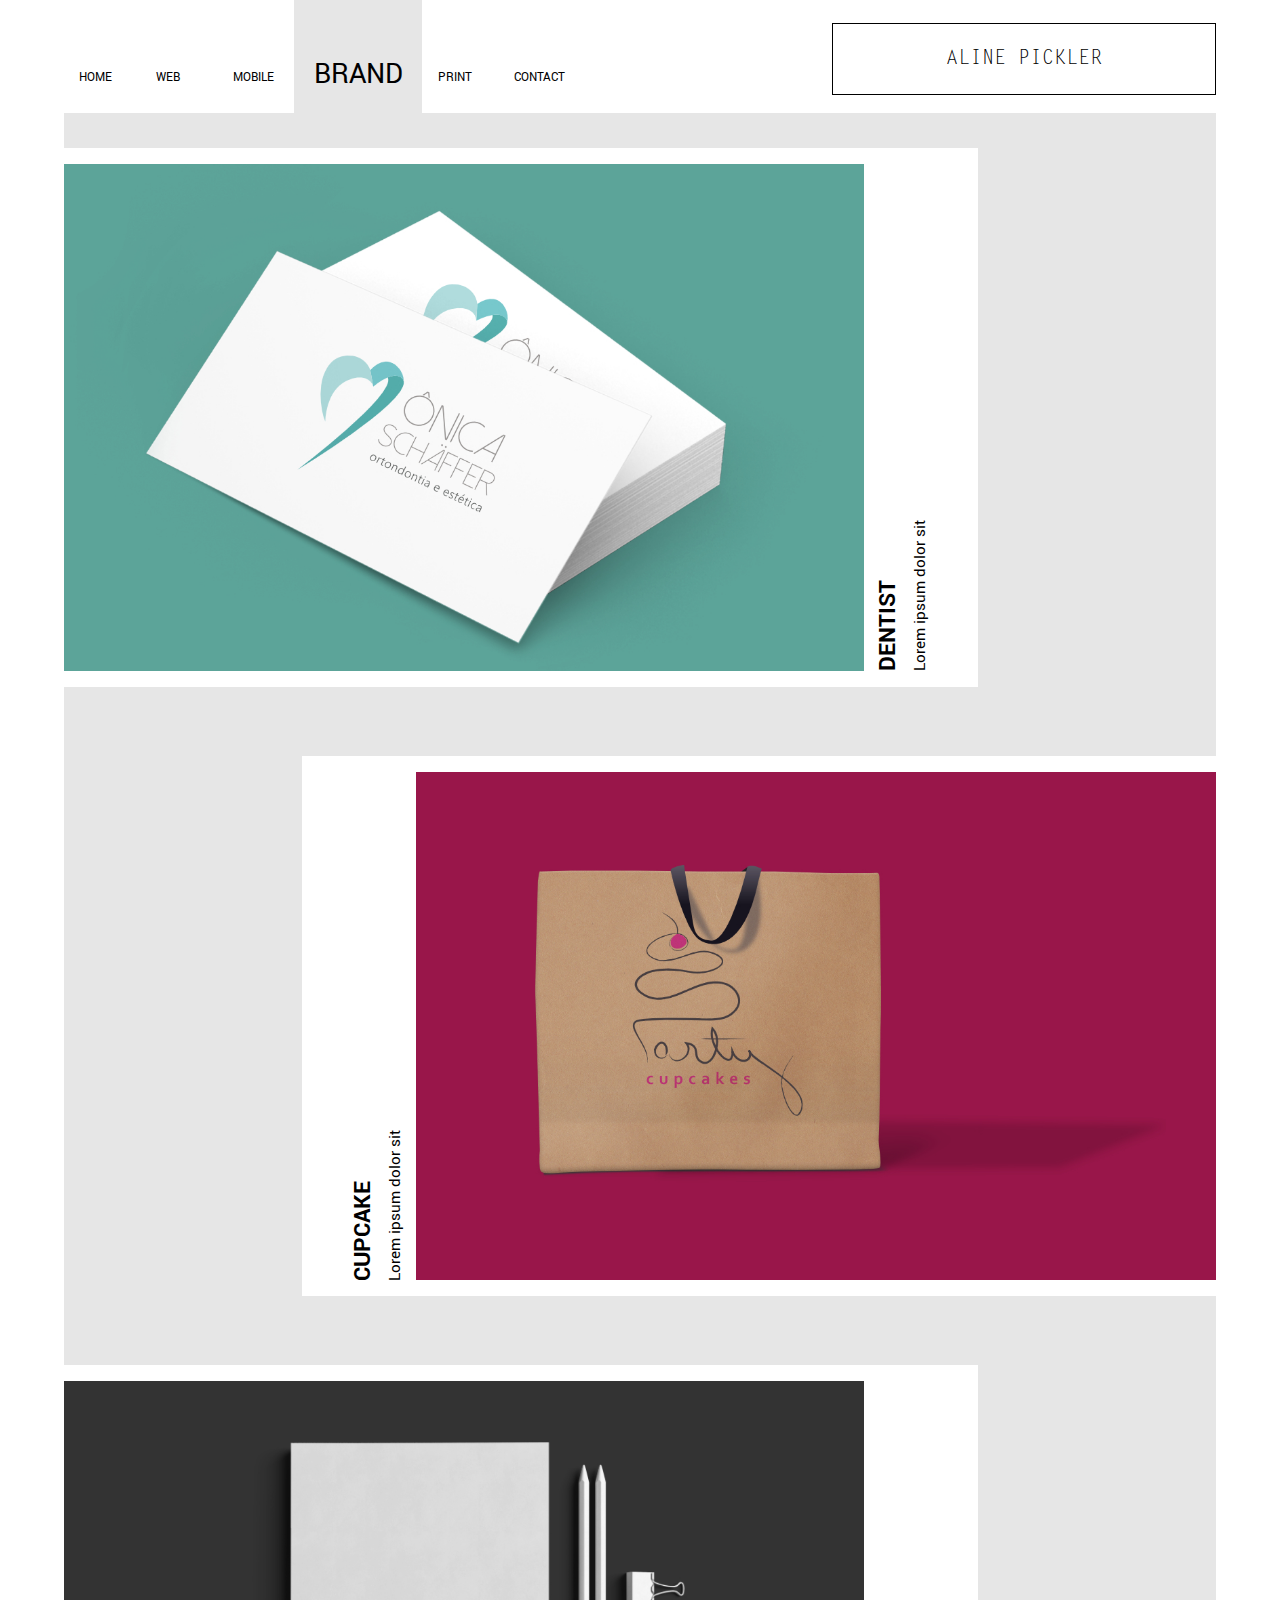
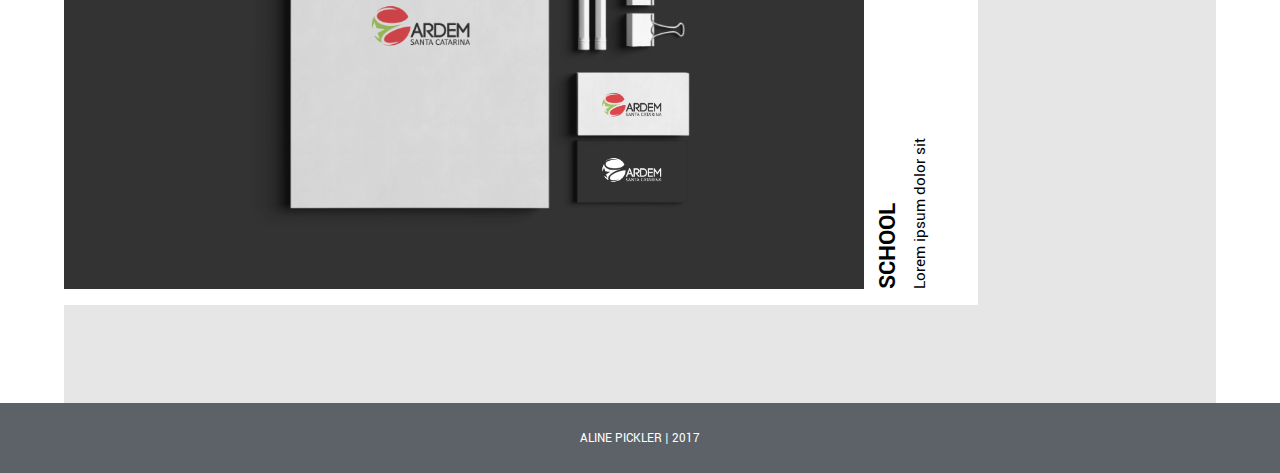
==== brand.html @ 68526740 "Fix text margins on Brand and Print pages" ====
<!DOCTYPE html>
<meta charset="utf-8">
<meta name="viewport" content="width=device-width, initial-scale=1.0">

<title>Brand | Aline Pickler</title>

<link rel="stylesheet" href="css/common.css">
<link rel="stylesheet" href="css/menu-mobile.css">
<link rel="stylesheet" href="css/brand.css">
<link rel="stylesheet" href="css/brand-and-print-responsive.css">

<div class="row menu-and-header">
  <nav class="menu col-8">
    <a class="menu-item col-1" href="index.html">home</a>
    <a class="menu-item col-1" href="web.html">web</a>
    <a class="menu-item col-1" href="mobile.html">mobile</a>
    <a class="page-name-box grey-bg col-2" href="brand.html">
      <h1 class="page-name">brand</h1>
    </a>
    <a class="menu-item col-1" href="print.html">print</a>
    <a class="menu-item col-1" href="contact.html">contact</a>
  </nav>
  <a href="index.html">
    <header class="my-name-bg col-4">
      <p class="my-name">Aline Pickler
    </header>
  </a>
</div>

<div class="row">
  <div class="menu-mobile-box">
    <button id="menu-mobile-btn"class="menu-mobile-button">
      <div class="container" onclick="myFunction(this)">
        <div class="bar1"></div>
        <div class="bar2"></div>
        <div class="bar3"></div>
      </div>
    </button>

    <a href="index.html">
      <header class="my-name-bg-mobile">
        <p class="my-name">Aline Pickler
      </header>
    </a>
  </div>

  <nav id="nav-mobile" class="menu-mobile">
    <div class="menu-mobile-item-box">
      <a class="menu-mobile-item" href="index.html">home</a>
      <a class="menu-mobile-item" href="web.html">web</a>
      <a class="menu-mobile-item" href="mobile.html">mobile</a>
      <a class="menu-mobile-item current-page" href="brand.html">brand</a>
      <a class="menu-mobile-item" href="print.html">print</a>
      <a class="menu-mobile-item" href="contact.html">contact</a>
    </div>
  </nav>
</div>

<main class="grey-bg">
  <div class="row">
    <figure class="project-left project-mobile col-10">
      <div class="project-img-box-left project-img-box-mobile col-10">
        <a href="#">
          <img class="project-img-left project-img-mobile" src="images/brand/dentist-logo.jpg" alt="A dentist logo on a business card">
        </a>
      </div>
      <figcaption class="project-text-box-left project-text-box-mobile col-2">
            <h2 class="project-title-left project-title-mobile">DENTIST</h2>
            <p  class="project-text-left project-text-mobile">Lorem ipsum dolor sit
      </figcaption>
    </figure>
  </div>

  <div class="row">
      <figure class="project-right project-mobile col-10">
        <figcaption class="project-text-box-right project-text-box-right-mobile col-2">
              <h2 class="project-title-right project-title-right-mobile">CUPCAKE</h2>
              <p  class="project-text-right  project-text-right-mobile">Lorem ipsum dolor sit
        </figcaption>
        <div class="project-img-box-right project-img-box-mobile col-10">
          <a href="#">
            <img class="project-img-right project-img-mobile" src="images/brand/bakery-logo.jpg" alt="A bakery logo on a paper bag">
          </a>
        </div>
      </figure>
  </div>

  <div class="row">
    <figure class="project-left project-mobile col-10">
      <div class="project-img-box-left project-img-box-mobile col-10">
        <a href="#">
          <img class="project-img-left project-img-mobile" src="images/brand/school-logo.jpg" alt="School logo applied on documents">
        </a>
      </div>
      <figcaption class="project-text-box-left project-text-box-mobile col-2">
            <h2 class="project-title-left project-title-mobile">SCHOOL</h2>
            <p  class="project-text-left project-text-mobile">Lorem ipsum dolor sit
      </figcaption>
    </figure>
  </div>
</main>

<div class="row">
  <footer class="col-12">
    <p> Aline Pickler | 2017
  </footer>
</div>

<script src="js/mobile-menu.js"></script>
---- css/common.css ----
@import url('https://fonts.googleapis.com/css?family=Yantramanav:400,700');

@font-face {
    font-family: LetterGothic;
    src: url(fonts/LetterGothicStdMedium.ttf);
}

* {
  box-sizing: border-box;
}

html { font-size: 1.3vw; }

body {
  font-family: 'Yantramanav', sans-serif;
  background: white;
  margin: 0;
  position: relative;
}

.menu-and-header {
  margin: 0 5%;
}

main {
  margin: 0 5%;
  padding-bottom: 5%;
}

.menu {
  margin: 6% 0 1% 0;
}

.menu-item {
  text-decoration: none;
  text-transform: uppercase;
  font-size: 0.8em;
  color: black;
  padding: 0 8% 2% 2%;
}

a.menu-item:hover {
  font-weight: bold;
}

.my-name-bg {
  padding: 2% 0;
  margin-top: 2%;
  position: relative;
  border: .07em solid black;
  float: right;
  z-index: 3;
}

.my-name {
  font-family: LetterGothic;
  font-size: 1.2em;
  color: black;
  text-align: center;
  text-transform: uppercase;
  margin:0;
}

footer {
  padding: 1%;
  position: relative;
  margin-bottom: 0;
  text-align: center;
  text-transform: uppercase;
  font-size: 0.8em;
  color: white;
  background-color: #5D6268;
}

@media only screen and (min-width: 320px) and (max-width: 768px) {
  footer {
    font-size: 2em;
  }
}

.row::after {
    content: "";
    clear: both;
    display: table;
}

[class*="col-"] {
    float: left;
}

/* For mobile phones: */
@media only screen and (min-width: 320px) and (max-width: 768px) {
  [class*="col-"] {
      width: 100%;
  }
}

@media only screen and (min-width: 768px) {
    /* For desktop: */
    .col-1 {width: 8.33%;}
    .col-2 {width: 16.66%;}
    .col-3 {width: 25%;}
    .col-4 {width: 33.33%;}
    .col-5 {width: 41.66%;}
    .col-6 {width: 50%;}
    .col-7 {width: 58.33%;}
    .col-8 {width: 66.66%;}
    .col-9 {width: 75%;}
    .col-10 {width: 83.33%;}
    .col-11 {width: 91.66%;}
    .col-12 {width: 100%;}
}
---- css/menu-mobile.css ----
.menu-mobile-box {
  display: none;
}

@media only screen and (min-width: 320px) and (max-width: 768px) {
  .menu-and-header {
    display: none;
  }
}

@media only screen and (min-width: 320px) and (max-width: 768px) {
  .menu-mobile-box {
    display: inline-block;
    width: 100%;
    height: 10%;
    background-color: white;
    padding: 2% 5%;
    position: fixed;
    z-index: 8;
  }

  .menu-mobile-button {
    display: inline-block;
    width: 20%;
    position: relative;
    cursor: pointer;
    border: none;
    background-color: white;
    margin: 4% 0;
  }

  .bar1, .bar2, .bar3 {
    width: 40px;
    height: 2px;
    background-color: #333;
    margin: 6px 0;
    transition: 0.4s;
  }

  .change .bar1 {
      -webkit-transform: rotate(-45deg) translate(-6px, 6px) ;
      transform: rotate(-45deg) translate(-6px, 6px) ;
  }

  .change .bar2 {opacity: 0;}

  .change .bar3 {
      -webkit-transform: rotate(45deg) translate(-6px, -6px) ;
      transform: rotate(45deg) translate(-6px, -6px) ;
  }

  .my-name-bg-mobile {
    display: inline-block;
    width: 45%;
    padding: 2%;
    border: .07em solid black;
    margin-top: 4%;
    position: relative;
    float: right;
  }

  .my-name {
    font-size: 2em;
  }
}

.menu-mobile {
  display: none;
  width: 100%;
  height: 100%;
  background-color: white;
  opacity: 0.92;
  position: absolute;
  margin: 0;
  z-index: 7;
}

.menu-mobile-item-box {
  margin-top: 20%;
  padding: 10em;
}

.menu-mobile-item {
  width: 95%;
  text-decoration: none;
  text-transform: uppercase;
  display: block;
  margin: 8% 5% 0 3%;
  font-size: 4.5em;
  color: black;
  padding: 0 8% 2% 5%;
  border-bottom: .01em solid black;
  transition: width 2s;
}

.current-page {
  font-weight: bold;
}

.menu-mobile-item:active {
  font-weight: bold;
}

.show  {
  display:block;
}
---- css/brand.css ----
.page-name-box {
  position: relative;
  z-index: 2;
  text-decoration: none;
  padding: 7.2% 0 2% 0;
  border-bottom: 1em solid #E6E6E6;
  margin: -9% 0 -1.5em 0;
}

.page-name {
  text-transform: uppercase;
  text-align: center;
  font-size: 1.8em;
  font-weight: 400;
  color: black;
  margin: 0;
}

.grey-bg {
  background-color: #E6E6E6;
}

.project-left {
  margin: 3% auto 3% -4%;
  background-color: white;
}

.project-img-left {
  width: 100%;
  position: relative;
  margin-left: 5.8%;
  float: left;
  border-top: 1em solid white;
  border-bottom: 1em solid white;
}

.project-text-box-left {
/* Safari */
-webkit-transform: rotate(-90deg);
/* Firefox */
-moz-transform: rotate(-90deg);
/* IE */
-ms-transform: rotate(-90deg);
/* Opera */
-o-transform: rotate(-90deg);
/* Internet Explorer */
filter: progid:DXImageTransform.Microsoft.BasicImage(rotation=3);
margin-top: 41%;
}

.project-title-left {
  margin-top: 15%;
}

.project-text-left {
  margin-top: -10%;
}

.project-right {
  position: relative;
  float: right;
  margin: 3% -4% 3% auto;
  background-color: white;
}

.project-text-box-right {
/* Safari */
-webkit-transform: rotate(-90deg);
/* Firefox */
-moz-transform: rotate(-90deg);
/* IE */
-ms-transform: rotate(-90deg);
/* Opera */
-o-transform: rotate(-90deg);
/* Internet Explorer */
filter: progid:DXImageTransform.Microsoft.BasicImage(rotation=3);
margin-top: 42%;
}

.project-title-right {
 margin-top: 4%;
}

.project-text-right {
  margin-top: -10%;
}

.project-img-right {
  width: 100%;
  position: relative;
  margin-right: 5.8%;
  float: right;
  border-top: 1em solid white;
  border-bottom: 1em solid white;
}
---- css/brand-and-print-responsive.css ----
@media only screen and (min-width: 320px) and (max-width: 768px) {
  body {
    background-color: #E6E6E6;
    margin: 0;
  }

  main {
    margin: 15% 5% 0 5%;
    padding-top: 5%;
  }

  .project-mobile {
    width: 100%;
    margin: 3% auto;
    background-color: white;
  }

  .project-img-mobile {
    width: 90%;
    position: relative;
    margin-left: 8%;
    margin-right: 0;
    float: left;
    border-top: 1em solid white;
    border-bottom: 1em solid white;
  }

  .project-text-box-mobile {
  /* Safari */
  -webkit-transform: rotate(-90deg);
  /* Firefox */
  -moz-transform: rotate(-90deg);
  /* IE */
  -ms-transform: rotate(-90deg);
  /* Opera */
  -o-transform: rotate(-90deg);
  /* Internet Explorer */
  filter: progid:DXImageTransform.Microsoft.BasicImage(rotation=3);
  width: 20%;
  position: absolute;
  z-index: 2;
  margin-top: 42%;
  }

  .project-title-mobile {
    margin-top: -45%;
    font-size: 2em;
  }

  .project-text-mobile {
    margin-top: -12%;
    font-size: 1.3em;
  }

  .project-text-box-right-mobile {
    /* Safari */
    -webkit-transform: rotate(-90deg);
    /* Firefox */
    -moz-transform: rotate(-90deg);
    /* IE */
    -ms-transform: rotate(-90deg);
    /* Opera */
    -o-transform: rotate(-90deg);
    /* Internet Explorer */
    filter: progid:DXImageTransform.Microsoft.BasicImage(rotation=3);
    width: 20%;
    position: absolute;
    z-index: 2;
    margin-top: 48%;
  }

  .project-title-right-mobile {
    margin-top: -45%;
    font-size: 2em;
  }

  .project-text-right-mobile {
    margin-top: -14%;
    font-size: 1.3em;
  }
}
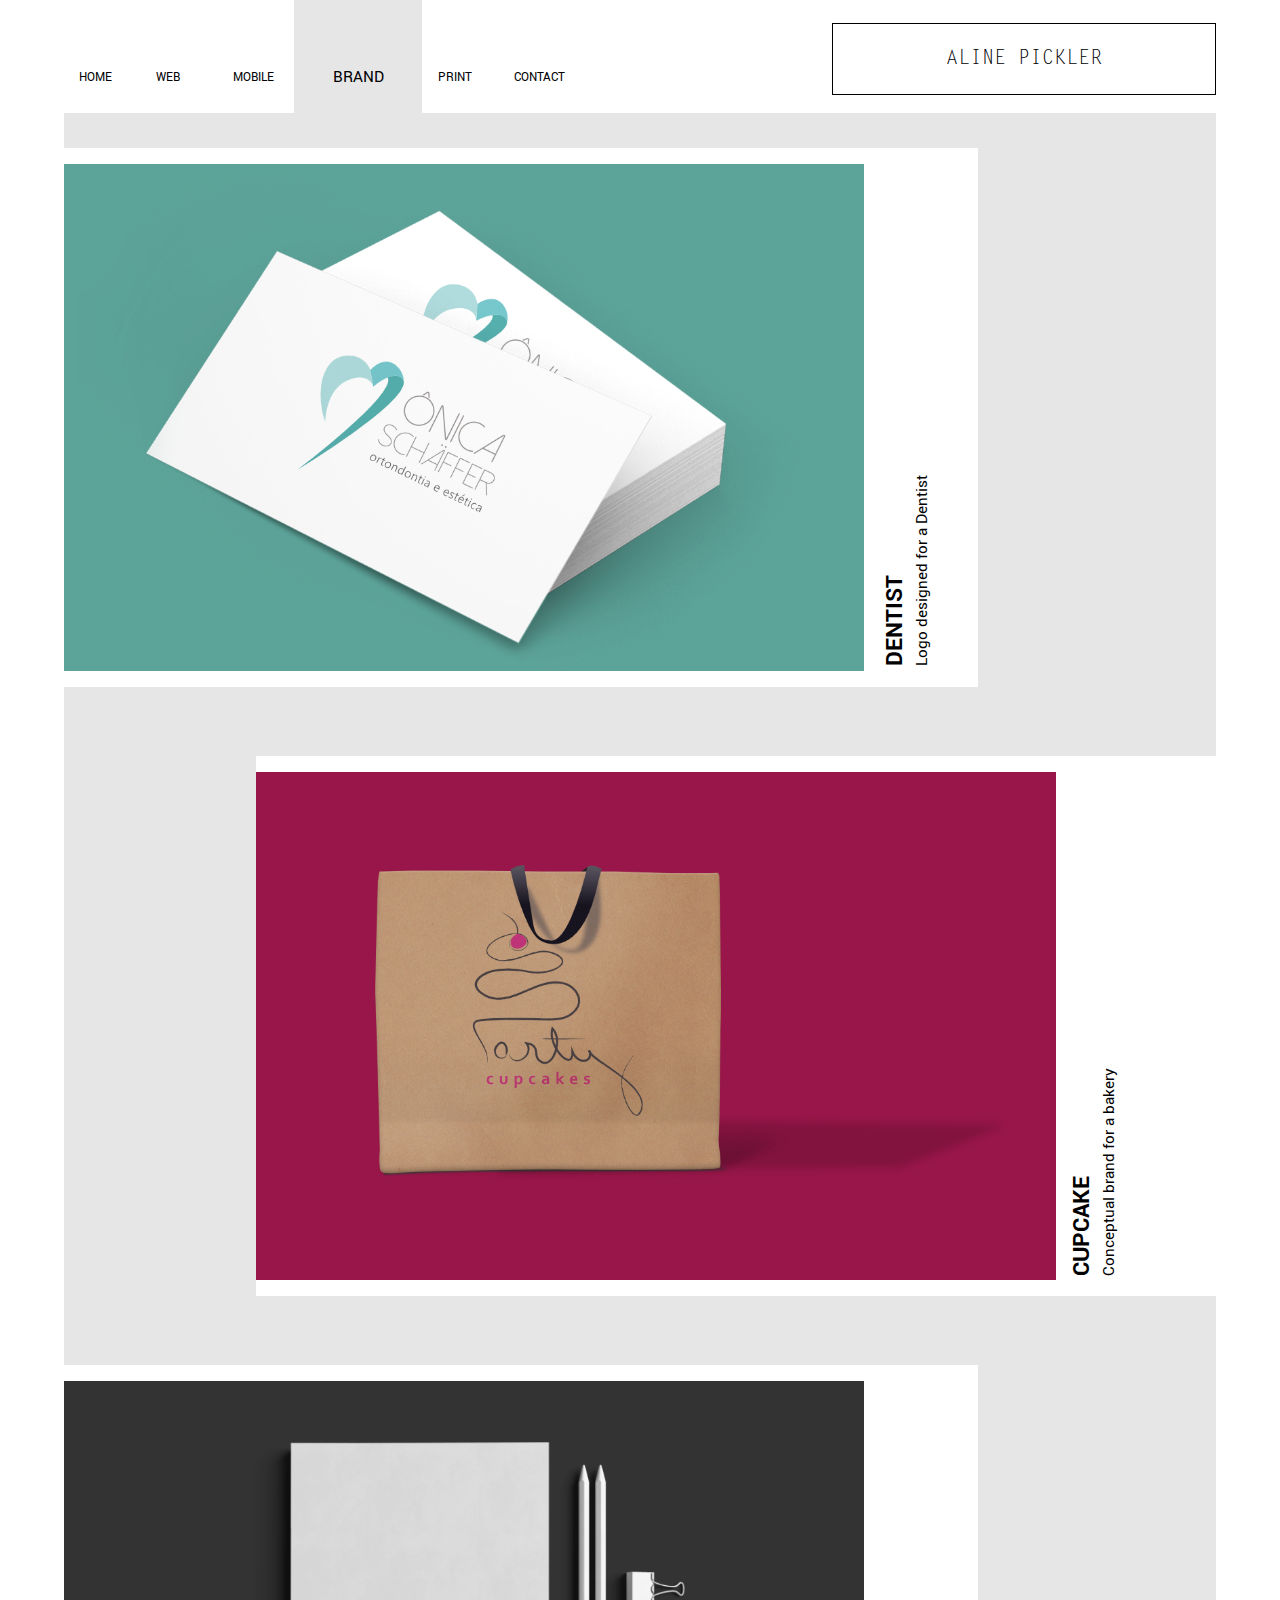
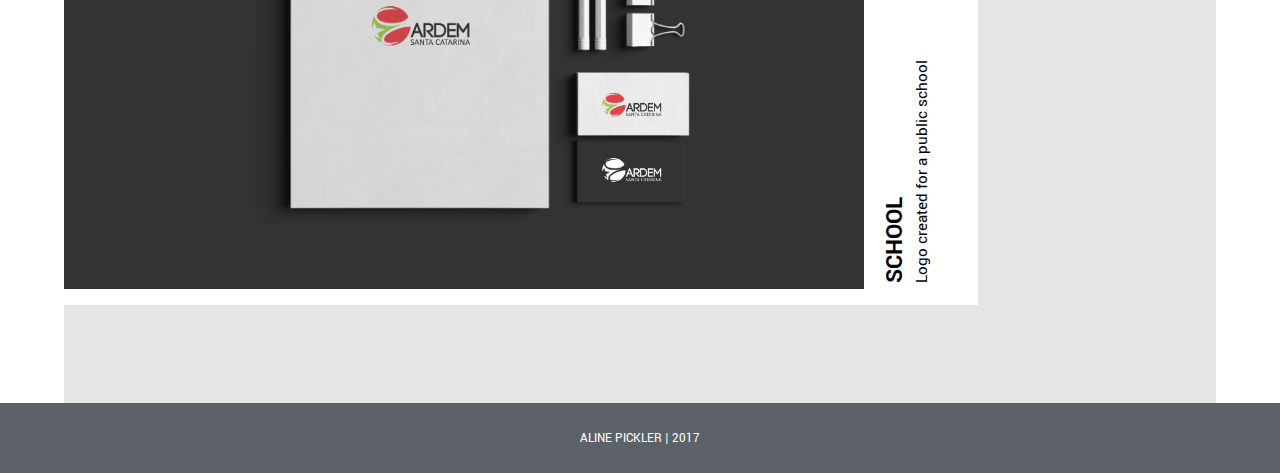
==== commit a0078cb9: "Add texts to Brand page" ====
--- a/brand.html
+++ b/brand.html
@@ -64,18 +64,18 @@
           <img class="project-img-left project-img-mobile" src="images/brand/dentist-logo.jpg" alt="A dentist logo on a business card">
         </a>
       </div>
-      <figcaption class="project-text-box-left project-text-box-mobile col-2">
+      <figcaption class="project-text-box-left project-text-box-mobile col-8">
             <h2 class="project-title-left project-title-mobile">DENTIST</h2>
-            <p  class="project-text-left project-text-mobile">Lorem ipsum dolor sit
+            <p  class="project-text-left project-text-mobile">Logo designed for a Dentist
       </figcaption>
     </figure>
   </div>
 
   <div class="row">
       <figure class="project-right project-mobile col-10">
-        <figcaption class="project-text-box-right project-text-box-right-mobile col-2">
+        <figcaption class="project-text-box-right project-text-box-right-mobile col-8">
               <h2 class="project-title-right project-title-right-mobile">CUPCAKE</h2>
-              <p  class="project-text-right  project-text-right-mobile">Lorem ipsum dolor sit
+              <p  class="project-text-right  project-text-right-mobile">Conceptual brand for a bakery
         </figcaption>
         <div class="project-img-box-right project-img-box-mobile col-10">
           <a href="#">
@@ -92,9 +92,9 @@
           <img class="project-img-left project-img-mobile" src="images/brand/school-logo.jpg" alt="School logo applied on documents">
         </a>
       </div>
-      <figcaption class="project-text-box-left project-text-box-mobile col-2">
+      <figcaption class="project-text-box-left project-text-box-mobile col-8">
             <h2 class="project-title-left project-title-mobile">SCHOOL</h2>
-            <p  class="project-text-left project-text-mobile">Lorem ipsum dolor sit
+            <p  class="project-text-left project-text-mobile">Logo created for a public school
       </figcaption>
     </figure>
   </div>
--- a/css/common.css
+++ b/css/common.css
@@ -22,11 +22,6 @@
   margin: 0 5%;
 }
 
-main {
-  margin: 0 5%;
-  padding-bottom: 5%;
-}
-
 .menu {
   margin: 6% 0 1% 0;
 }
@@ -41,6 +36,28 @@
 
 a.menu-item:hover {
   font-weight: bold;
+}
+
+.page-name-box {
+  position: relative;
+  z-index: 1;
+  text-decoration: none;
+  padding: 8.6% 0 2% 0;
+  border-bottom: 1em solid #E6E6E6;
+  margin: -9% 0 -1.5em 0;
+}
+
+.page-name {
+  text-transform: uppercase;
+  text-align: center;
+  font-size: 1em;
+  font-weight: 400;
+  color: black;
+  margin: 0;
+}
+
+.grey-bg {
+  background-color: #E6E6E6;
 }
 
 .my-name-bg {
@@ -59,6 +76,11 @@
   text-align: center;
   text-transform: uppercase;
   margin:0;
+}
+
+main {
+  margin: 0 5%;
+  padding-bottom: 5%;
 }
 
 footer {
--- a/css/brand.css
+++ b/css/brand.css
@@ -1,25 +1,3 @@
-.page-name-box {
-  position: relative;
-  z-index: 2;
-  text-decoration: none;
-  padding: 7.2% 0 2% 0;
-  border-bottom: 1em solid #E6E6E6;
-  margin: -9% 0 -1.5em 0;
-}
-
-.page-name {
-  text-transform: uppercase;
-  text-align: center;
-  font-size: 1.8em;
-  font-weight: 400;
-  color: black;
-  margin: 0;
-}
-
-.grey-bg {
-  background-color: #E6E6E6;
-}
-
 .project-left {
   margin: 3% auto 3% -4%;
   background-color: white;
@@ -45,15 +23,17 @@
 -o-transform: rotate(-90deg);
 /* Internet Explorer */
 filter: progid:DXImageTransform.Microsoft.BasicImage(rotation=3);
-margin-top: 41%;
+margin: 5% auto 0 36%;
+position: absolute;
+z-index: 3;
 }
 
 .project-title-left {
-  margin-top: 15%;
+  margin: 0;
 }
 
 .project-text-left {
-  margin-top: -10%;
+  margin: 0;
 }
 
 .project-right {
@@ -74,15 +54,17 @@
 -o-transform: rotate(-90deg);
 /* Internet Explorer */
 filter: progid:DXImageTransform.Microsoft.BasicImage(rotation=3);
-margin-top: 42%;
+margin: 18% 0 0 49%;
+position: absolute;
+z-index: 3;
 }
 
 .project-title-right {
- margin-top: 4%;
+ margin: 0;
 }
 
 .project-text-right {
-  margin-top: -10%;
+  margin: 0;
 }
 
 .project-img-right {
--- a/css/brand-and-print-responsive.css
+++ b/css/brand-and-print-responsive.css
@@ -36,19 +36,17 @@
   -o-transform: rotate(-90deg);
   /* Internet Explorer */
   filter: progid:DXImageTransform.Microsoft.BasicImage(rotation=3);
-  width: 20%;
-  position: absolute;
-  z-index: 2;
-  margin-top: 42%;
+  width: 40%;
+  margin: 29.5% auto 0 -16%;
   }
 
   .project-title-mobile {
-    margin-top: -45%;
+    margin: 0;
     font-size: 2em;
   }
 
   .project-text-mobile {
-    margin-top: -12%;
+    margin: 0;
     font-size: 1.3em;
   }
 
@@ -63,19 +61,17 @@
     -o-transform: rotate(-90deg);
     /* Internet Explorer */
     filter: progid:DXImageTransform.Microsoft.BasicImage(rotation=3);
-    width: 20%;
-    position: absolute;
-    z-index: 2;
-    margin-top: 48%;
+    width: 40%;
+    margin: 35% auto 0 -15.5%;
   }
 
   .project-title-right-mobile {
-    margin-top: -45%;
+    margin: 0;
     font-size: 2em;
   }
 
   .project-text-right-mobile {
-    margin-top: -14%;
+    margin: 0;
     font-size: 1.3em;
   }
 }
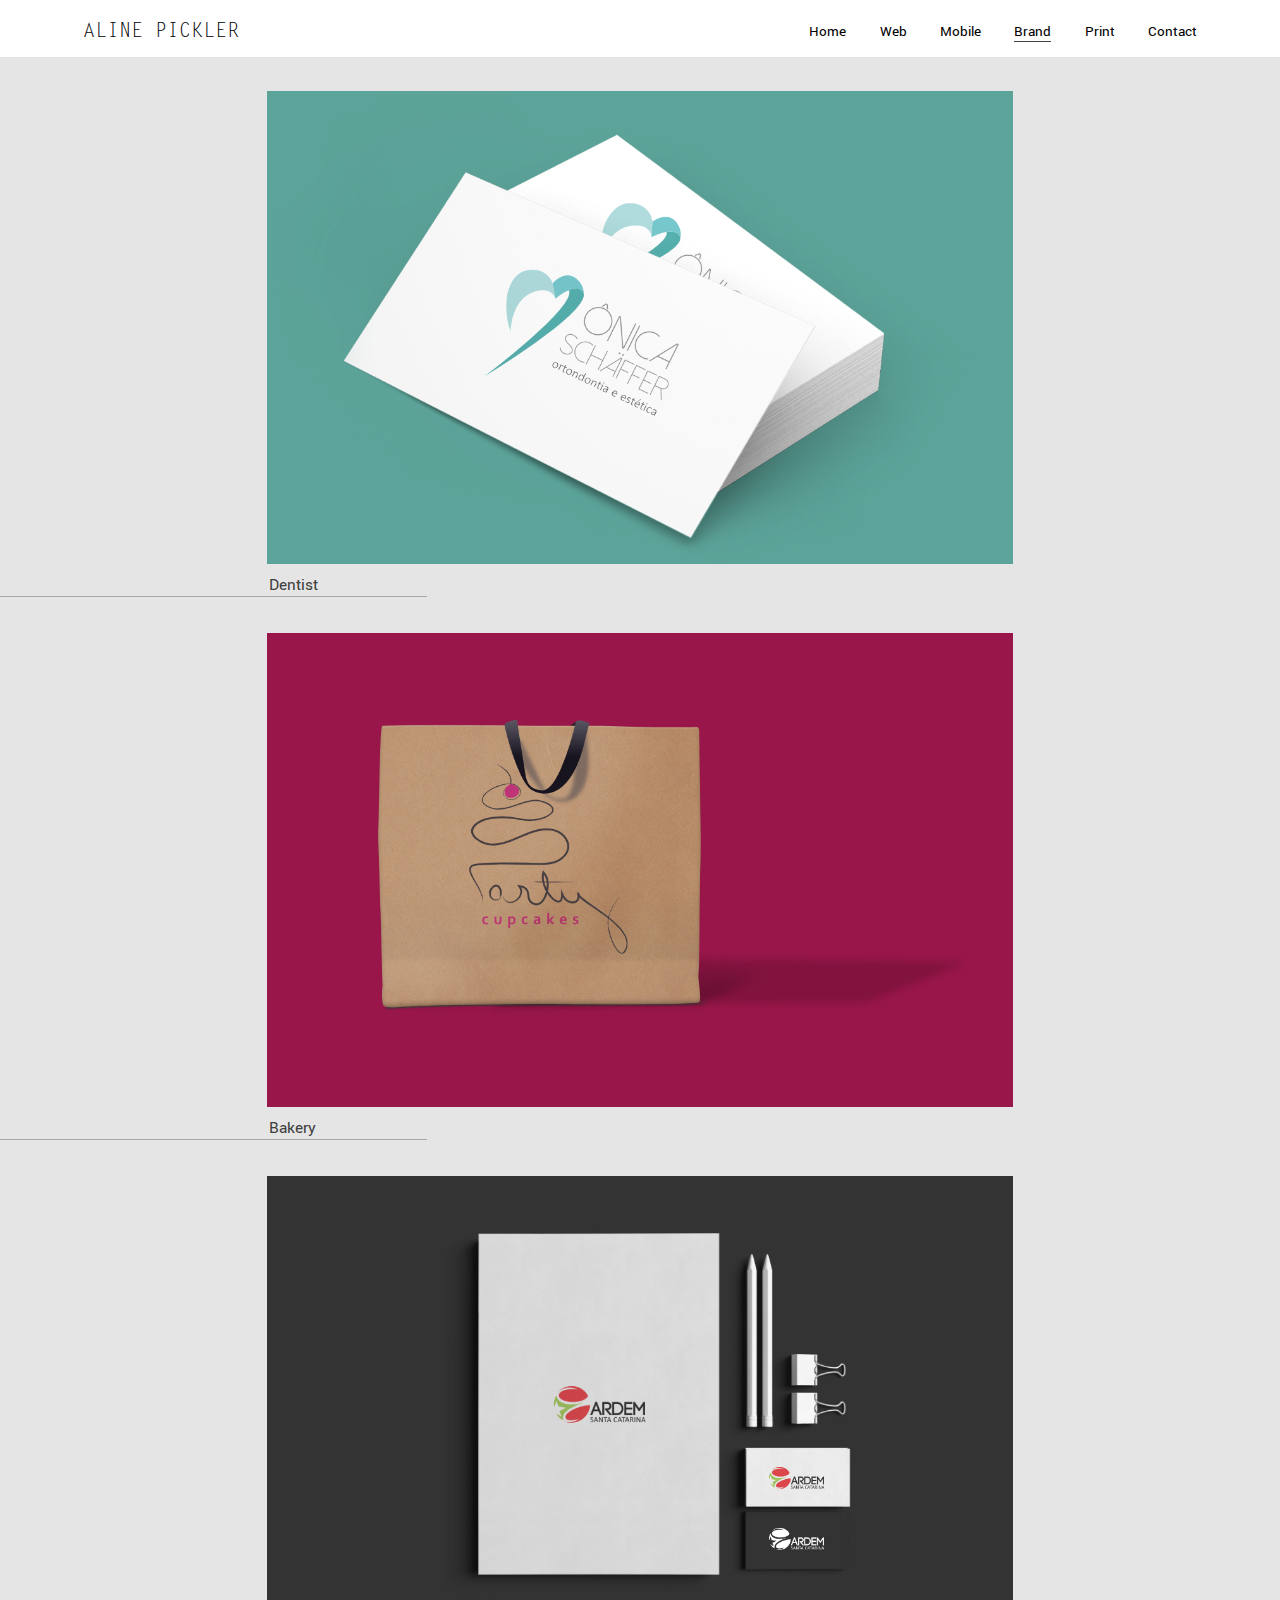
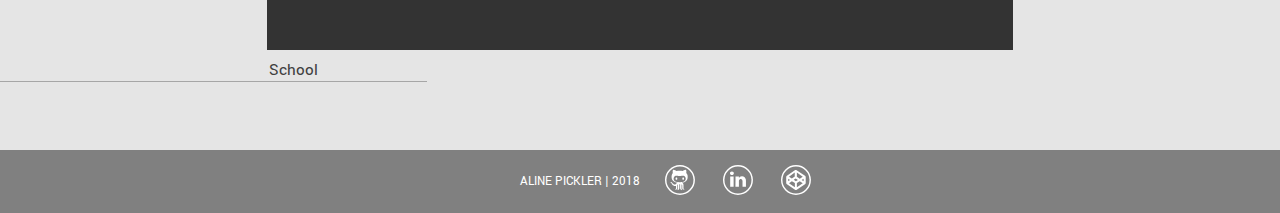
==== commit 9b929d79: "update all internal pages" ====
--- a/brand.html
+++ b/brand.html
@@ -6,31 +6,29 @@
 
 <link rel="stylesheet" href="css/common.css">
 <link rel="stylesheet" href="css/menu-mobile.css">
-<link rel="stylesheet" href="css/brand.css">
+<link rel="stylesheet" href="css/common-internal-pages.css">
 <link rel="stylesheet" href="css/brand-and-print-responsive.css">
 
 <div class="row menu-and-header">
-  <nav class="menu col-8">
-    <a class="menu-item col-1" href="index.html">home</a>
-    <a class="menu-item col-1" href="web.html">web</a>
-    <a class="menu-item col-1" href="mobile.html">mobile</a>
-    <a class="page-name-box grey-bg col-2" href="brand.html">
-      <h1 class="page-name">brand</h1>
-    </a>
-    <a class="menu-item col-1" href="print.html">print</a>
-    <a class="menu-item col-1" href="contact.html">contact</a>
-  </nav>
   <a href="index.html">
     <header class="my-name-bg col-4">
       <p class="my-name">Aline Pickler
     </header>
   </a>
+  <nav class="menu" class="col-8">
+    <a class="menu-item" href="index.html">Home</a>
+    <a class="menu-item" href="web.html">Web</a>
+    <a class="menu-item" href="mobile.html">Mobile</a>
+    <a class="menu-item current-page-desktop" href="brand.html">Brand</a>
+    <a class="menu-item" href="print.html">Print</a>
+    <a class="menu-item" href="contact.html">Contact</a>
+  </nav>
 </div>
 
 <div class="row">
   <div class="menu-mobile-box">
-    <button id="menu-mobile-btn"class="menu-mobile-button">
-      <div class="container" onclick="myFunction(this)">
+    <button id="menu-mobile-btn" class="menu-mobile-button">
+      <div class="hamburger-menu">
         <div class="bar1"></div>
         <div class="bar2"></div>
         <div class="bar3"></div>
@@ -58,51 +56,50 @@
 
 <main class="grey-bg">
   <div class="row">
-    <figure class="project-left project-mobile col-10">
-      <div class="project-img-box-left project-img-box-mobile col-10">
-        <a href="#">
-          <img class="project-img-left project-img-mobile" src="images/brand/dentist-logo.jpg" alt="A dentist logo on a business card">
-        </a>
-      </div>
-      <figcaption class="project-text-box-left project-text-box-mobile col-8">
-            <h2 class="project-title-left project-title-mobile">DENTIST</h2>
-            <p  class="project-text-left project-text-mobile">Logo designed for a Dentist
-      </figcaption>
-    </figure>
-  </div>
-
-  <div class="row">
-      <figure class="project-right project-mobile col-10">
-        <figcaption class="project-text-box-right project-text-box-right-mobile col-8">
-              <h2 class="project-title-right project-title-right-mobile">CUPCAKE</h2>
-              <p  class="project-text-right  project-text-right-mobile">Conceptual brand for a bakery
-        </figcaption>
-        <div class="project-img-box-right project-img-box-mobile col-10">
-          <a href="#">
-            <img class="project-img-right project-img-mobile" src="images/brand/bakery-logo.jpg" alt="A bakery logo on a paper bag">
-          </a>
-        </div>
+      <figure class="img-box col-7">
+          <img src="images/brand/dentist.jpg" alt="Dentist logo">
       </figure>
   </div>
 
   <div class="row">
-    <figure class="project-left project-mobile col-10">
-      <div class="project-img-box-left project-img-box-mobile col-10">
-        <a href="#">
-          <img class="project-img-left project-img-mobile" src="images/brand/school-logo.jpg" alt="School logo applied on documents">
-        </a>
-      </div>
-      <figcaption class="project-text-box-left project-text-box-mobile col-8">
-            <h2 class="project-title-left project-title-mobile">SCHOOL</h2>
-            <p  class="project-text-left project-text-mobile">Logo created for a public school
-      </figcaption>
-    </figure>
+      <h2 class="img-title col-4">Dentist</h2>
+  </div>
+
+  <div class="row">
+      <figure class="img-box col-7">
+          <img src="images/brand/bakery.jpg" alt="Bakery logo">
+      </figure>
+  </div>
+
+  <div class="row">
+      <h2 class="img-title col-4">Bakery</h2>
+  </div>
+
+  <div class="row">
+      <figure class="img-box col-7">
+          <img src="images/brand/school.jpg" alt="School logo">
+      </figure>
+  </div>
+
+  <div class="row">
+      <h2 class="img-title col-4">School</h2>
   </div>
 </main>
 
 <div class="row">
   <footer class="col-12">
-    <p> Aline Pickler | 2017
+      <p class="col-6"> Aline Pickler | 2018
+      <figure class="footer-icon-box col-6">
+        <a href="https://github.com/alinepickler">
+          <img class="footer-icon footer-icon-mobile" src="icons/github-icon.svg" alt="GitHub icon">
+        </a>
+        <a href="https://www.linkedin.com/in/alinepickler">
+          <img class="footer-icon footer-icon-mobile" src="icons/linkedin-icon.svg" alt="Linkedin icon">
+        </a>
+        <a href="https://codepen.io/alinepickler/">
+          <img class="footer-icon footer-icon-mobile" src="icons/codepen-icon.svg" alt="Codepen icon">
+        </a>
+     </figure>
   </footer>
 </div>
 
--- a/css/common.css
+++ b/css/common.css
@@ -9,63 +9,45 @@
   box-sizing: border-box;
 }
 
-html { font-size: 1.3vw; }
+html {
+  font-size: 1.3vw;
+}
 
 body {
   font-family: 'Yantramanav', sans-serif;
+  color: #404040;
   background: white;
   margin: 0;
   position: relative;
 }
 
 .menu-and-header {
-  margin: 0 5%;
+  margin: 1.2rem 5rem 0.8rem 5rem;
 }
 
-.menu {
-  margin: 6% 0 1% 0;
+nav.menu {
+  display: flex;
+  justify-content: flex-end;
 }
 
 .menu-item {
   text-decoration: none;
-  text-transform: uppercase;
-  font-size: 0.8em;
+  text-align: right;
+  font-size: 0.9rem;
   color: black;
-  padding: 0 8% 2% 2%;
+  margin: 0.1rem 0 0 2rem;
 }
 
 a.menu-item:hover {
-  font-weight: bold;
-}
-
-.page-name-box {
-  position: relative;
-  z-index: 1;
-  text-decoration: none;
-  padding: 8.6% 0 2% 0;
-  border-bottom: 1em solid #E6E6E6;
-  margin: -9% 0 -1.5em 0;
-}
-
-.page-name {
-  text-transform: uppercase;
-  text-align: center;
-  font-size: 1em;
-  font-weight: 400;
-  color: black;
-  margin: 0;
+  border-bottom: 0.06rem solid  #404040;
 }
 
 .grey-bg {
-  background-color: #E6E6E6;
+  background-color: #E5E5E5;
 }
 
 .my-name-bg {
-  padding: 2% 0;
-  margin-top: 2%;
   position: relative;
-  border: .07em solid black;
-  float: right;
   z-index: 3;
 }
 
@@ -73,28 +55,44 @@
   font-family: LetterGothic;
   font-size: 1.2em;
   color: black;
-  text-align: center;
   text-transform: uppercase;
   margin:0;
 }
 
 main {
-  margin: 0 5%;
+  margin: 0;
   padding-bottom: 5%;
 }
 
 footer {
   padding: 1%;
   position: relative;
+  display: inline-block;
   margin-bottom: 0;
-  text-align: center;
+  padding: 0.6rem 5rem;
+  text-align: right;
   text-transform: uppercase;
   font-size: 0.8em;
   color: white;
-  background-color: #5D6268;
+  background-color: grey;
 }
 
-@media only screen and (min-width: 320px) and (max-width: 768px) {
+.footer-icon-box {
+ margin: 0;
+ text-align: left;
+ text-decoration: none;
+}
+
+.footer-icon-box a {
+ text-decoration: none;
+}
+
+.footer-icon {
+  width: 1.8rem;
+  margin: 0.3rem 0 0.2rem 1.5rem;
+}
+
+@media only screen and (min-width: 320px) and (max-width: 780px) {
   footer {
     font-size: 2em;
   }
@@ -111,13 +109,13 @@
 }
 
 /* For mobile phones: */
-@media only screen and (min-width: 320px) and (max-width: 768px) {
+@media only screen and (min-width: 320px) and (max-width: 780px) {
   [class*="col-"] {
       width: 100%;
   }
 }
 
-@media only screen and (min-width: 768px) {
+@media only screen and (min-width: 780px) {
     /* For desktop: */
     .col-1 {width: 8.33%;}
     .col-2 {width: 16.66%;}
--- a/css/menu-mobile.css
+++ b/css/menu-mobile.css
@@ -2,19 +2,18 @@
   display: none;
 }
 
-@media only screen and (min-width: 320px) and (max-width: 768px) {
+@media only screen and (min-width: 320px) and (max-width: 780px) {
   .menu-and-header {
     display: none;
   }
 }
 
-@media only screen and (min-width: 320px) and (max-width: 768px) {
+@media only screen and (min-width: 320px) and (max-width: 780px) {
   .menu-mobile-box {
     display: inline-block;
     width: 100%;
-    height: 10%;
     background-color: white;
-    padding: 2% 5%;
+    padding: 3%;
     position: fixed;
     z-index: 8;
   }
@@ -26,7 +25,7 @@
     cursor: pointer;
     border: none;
     background-color: white;
-    margin: 4% 0;
+    margin: 2% 0
   }
 
   .bar1, .bar2, .bar3 {
@@ -52,9 +51,9 @@
   .my-name-bg-mobile {
     display: inline-block;
     width: 45%;
+    margin-top: 2.5%;
     padding: 2%;
     border: .07em solid black;
-    margin-top: 4%;
     position: relative;
     float: right;
   }
--- a/css/common-internal-pages.css
+++ b/css/common-internal-pages.css
@@ -0,0 +1,22 @@
+.current-page-desktop {
+  border-bottom: 0.06rem solid  #404040;
+}
+
+.img-title {
+  margin: 0.2rem auto 0.2rem 0;
+  padding-left: 21%;
+  border-bottom: 0.06rem solid #A6A6A6;
+  font-size: 1rem;
+  font-weight: normal;
+}
+
+.img-box {
+  float: none;
+  display: block;
+  margin: 0 auto;
+  padding: 2rem 0 0 0;
+}
+
+img {
+  width: 100%;
+}
--- a/css/brand-and-print-responsive.css
+++ b/css/brand-and-print-responsive.css
@@ -1,11 +1,11 @@
-@media only screen and (min-width: 320px) and (max-width: 768px) {
+@media only screen and (min-width: 320px) and (max-width: 780px) {
   body {
     background-color: #E6E6E6;
     margin: 0;
   }
 
   main {
-    margin: 15% 5% 0 5%;
+    margin: 15% 3% 0 3%;
     padding-top: 5%;
   }
 
@@ -37,7 +37,7 @@
   /* Internet Explorer */
   filter: progid:DXImageTransform.Microsoft.BasicImage(rotation=3);
   width: 40%;
-  margin: 29.5% auto 0 -16%;
+  margin: 31% auto 0 -16%;
   }
 
   .project-title-mobile {
@@ -62,7 +62,7 @@
     /* Internet Explorer */
     filter: progid:DXImageTransform.Microsoft.BasicImage(rotation=3);
     width: 40%;
-    margin: 35% auto 0 -15.5%;
+    margin: 34% auto 0 -15.5%;
   }
 
   .project-title-right-mobile {
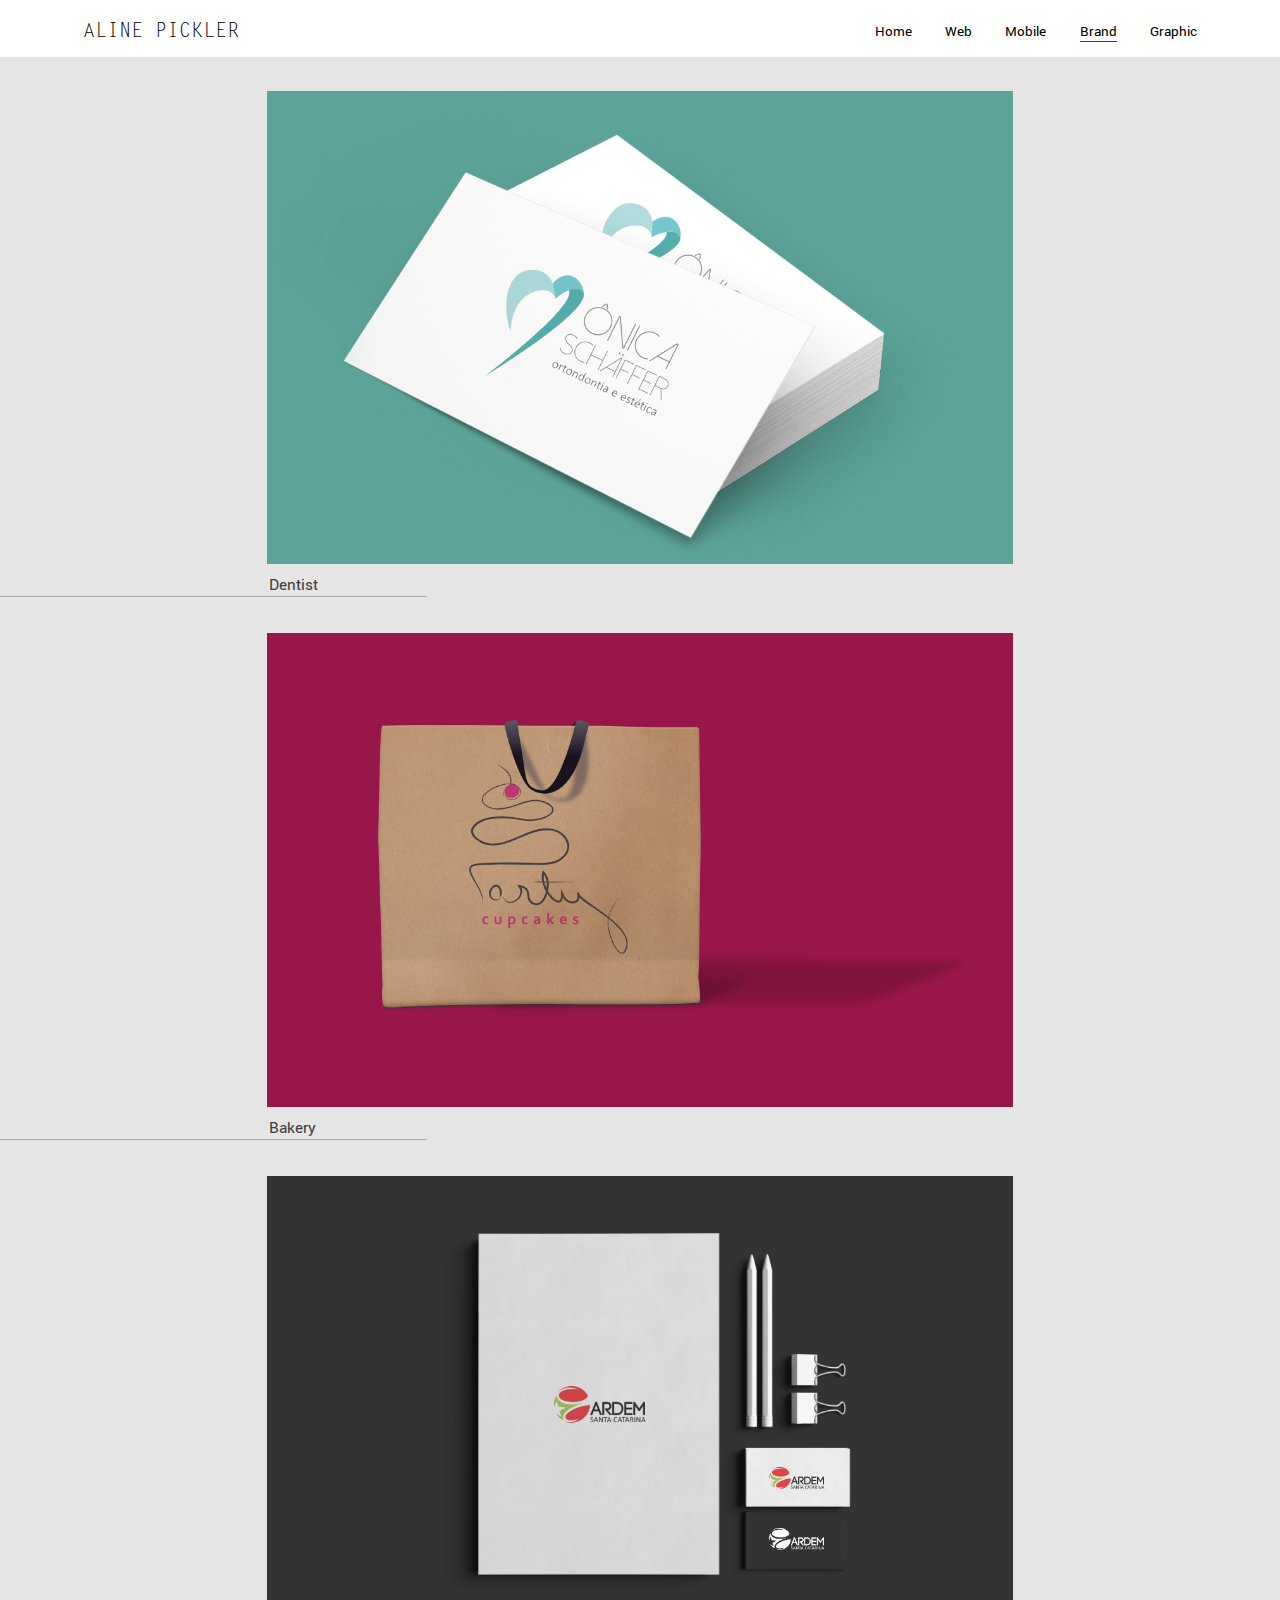
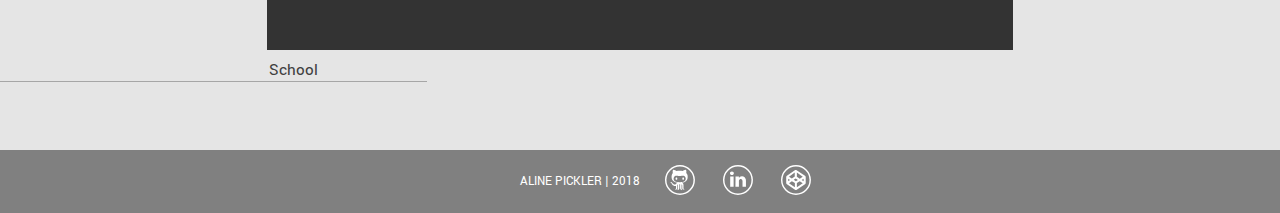
==== commit 65c6c3c3: "remove contact page" ====
--- a/brand.html
+++ b/brand.html
@@ -20,8 +20,7 @@
     <a class="menu-item" href="web.html">Web</a>
     <a class="menu-item" href="mobile.html">Mobile</a>
     <a class="menu-item current-page-desktop" href="brand.html">Brand</a>
-    <a class="menu-item" href="print.html">Print</a>
-    <a class="menu-item" href="contact.html">Contact</a>
+    <a class="menu-item" href="print.html">Graphic</a>
   </nav>
 </div>
 
@@ -48,8 +47,7 @@
       <a class="menu-mobile-item" href="web.html">web</a>
       <a class="menu-mobile-item" href="mobile.html">mobile</a>
       <a class="menu-mobile-item current-page" href="brand.html">brand</a>
-      <a class="menu-mobile-item" href="print.html">print</a>
-      <a class="menu-mobile-item" href="contact.html">contact</a>
+      <a class="menu-mobile-item" href="print.html">graphic</a>
     </div>
   </nav>
 </div>
--- a/css/common.css
+++ b/css/common.css
@@ -39,7 +39,7 @@
 }
 
 a.menu-item:hover {
-  border-bottom: 0.06rem solid  #404040;
+  border-bottom: 0.06rem solid  #D9D9D9;
 }
 
 .grey-bg {
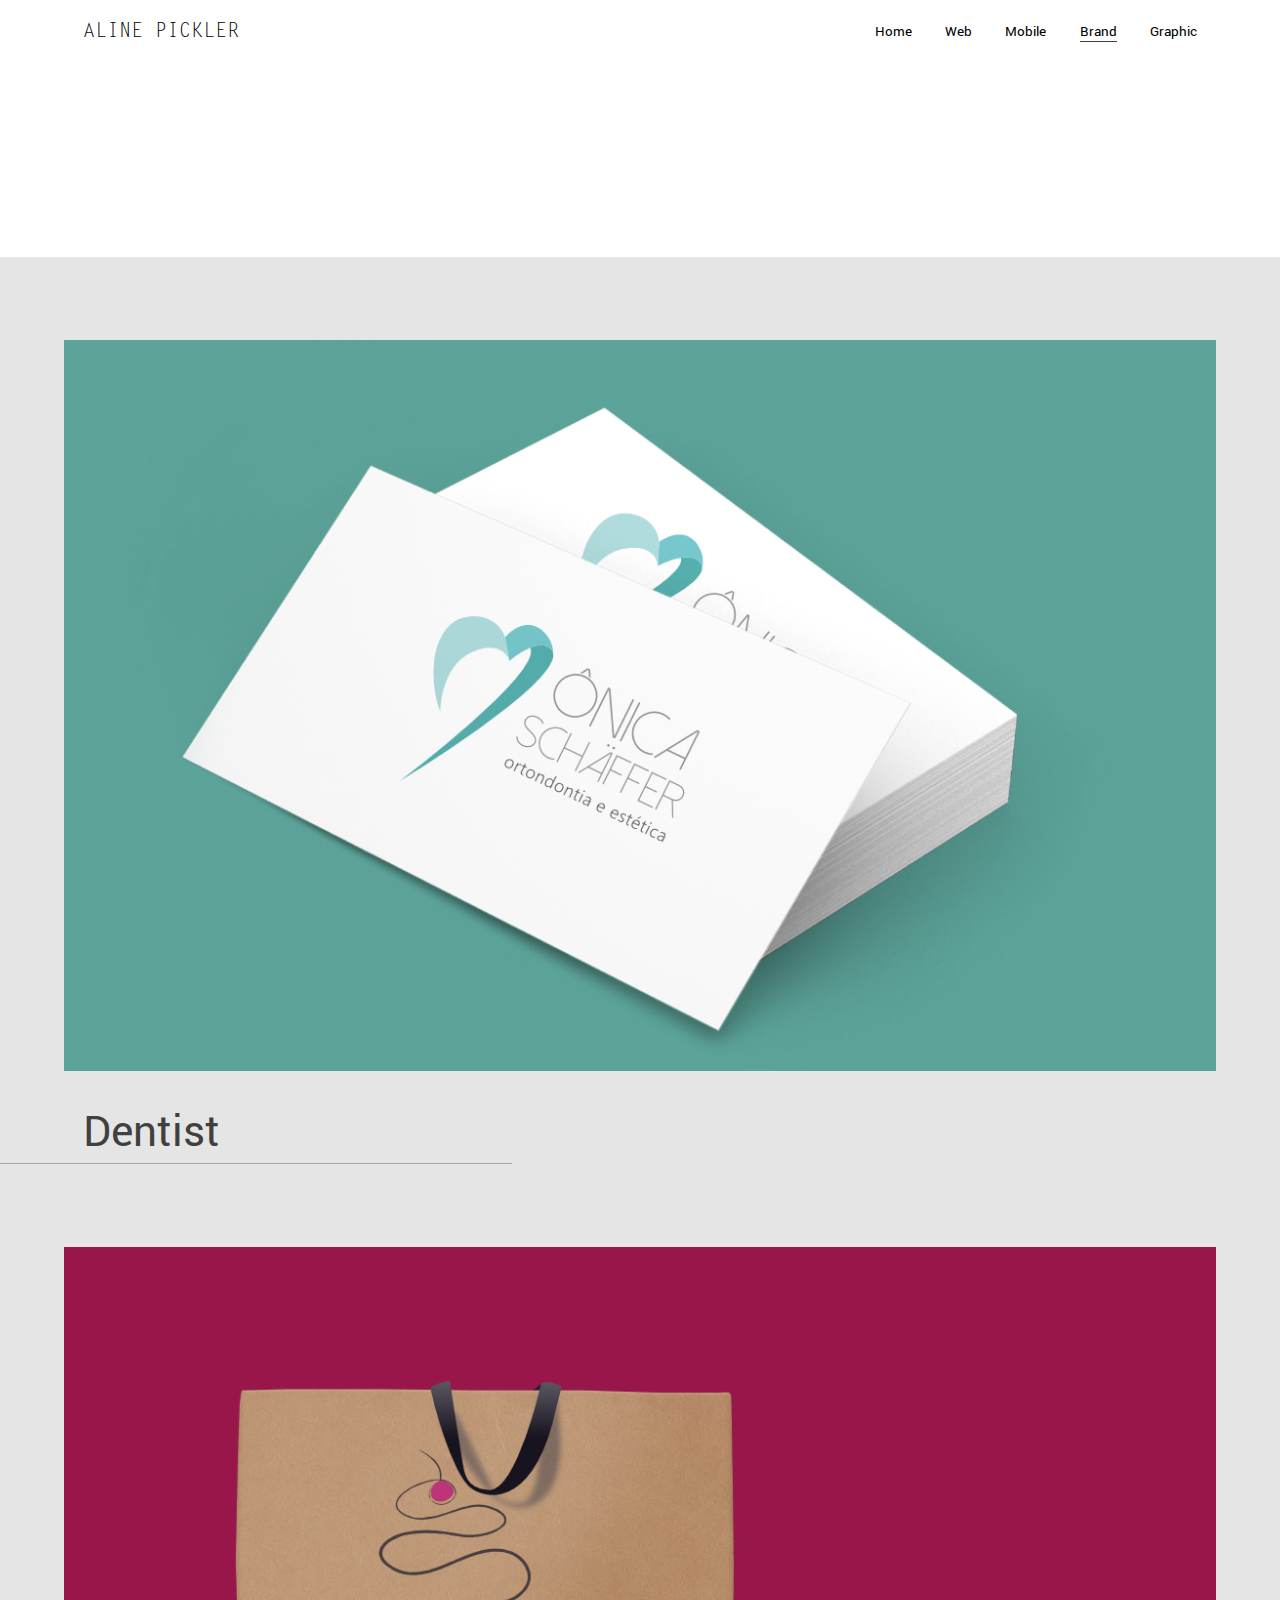
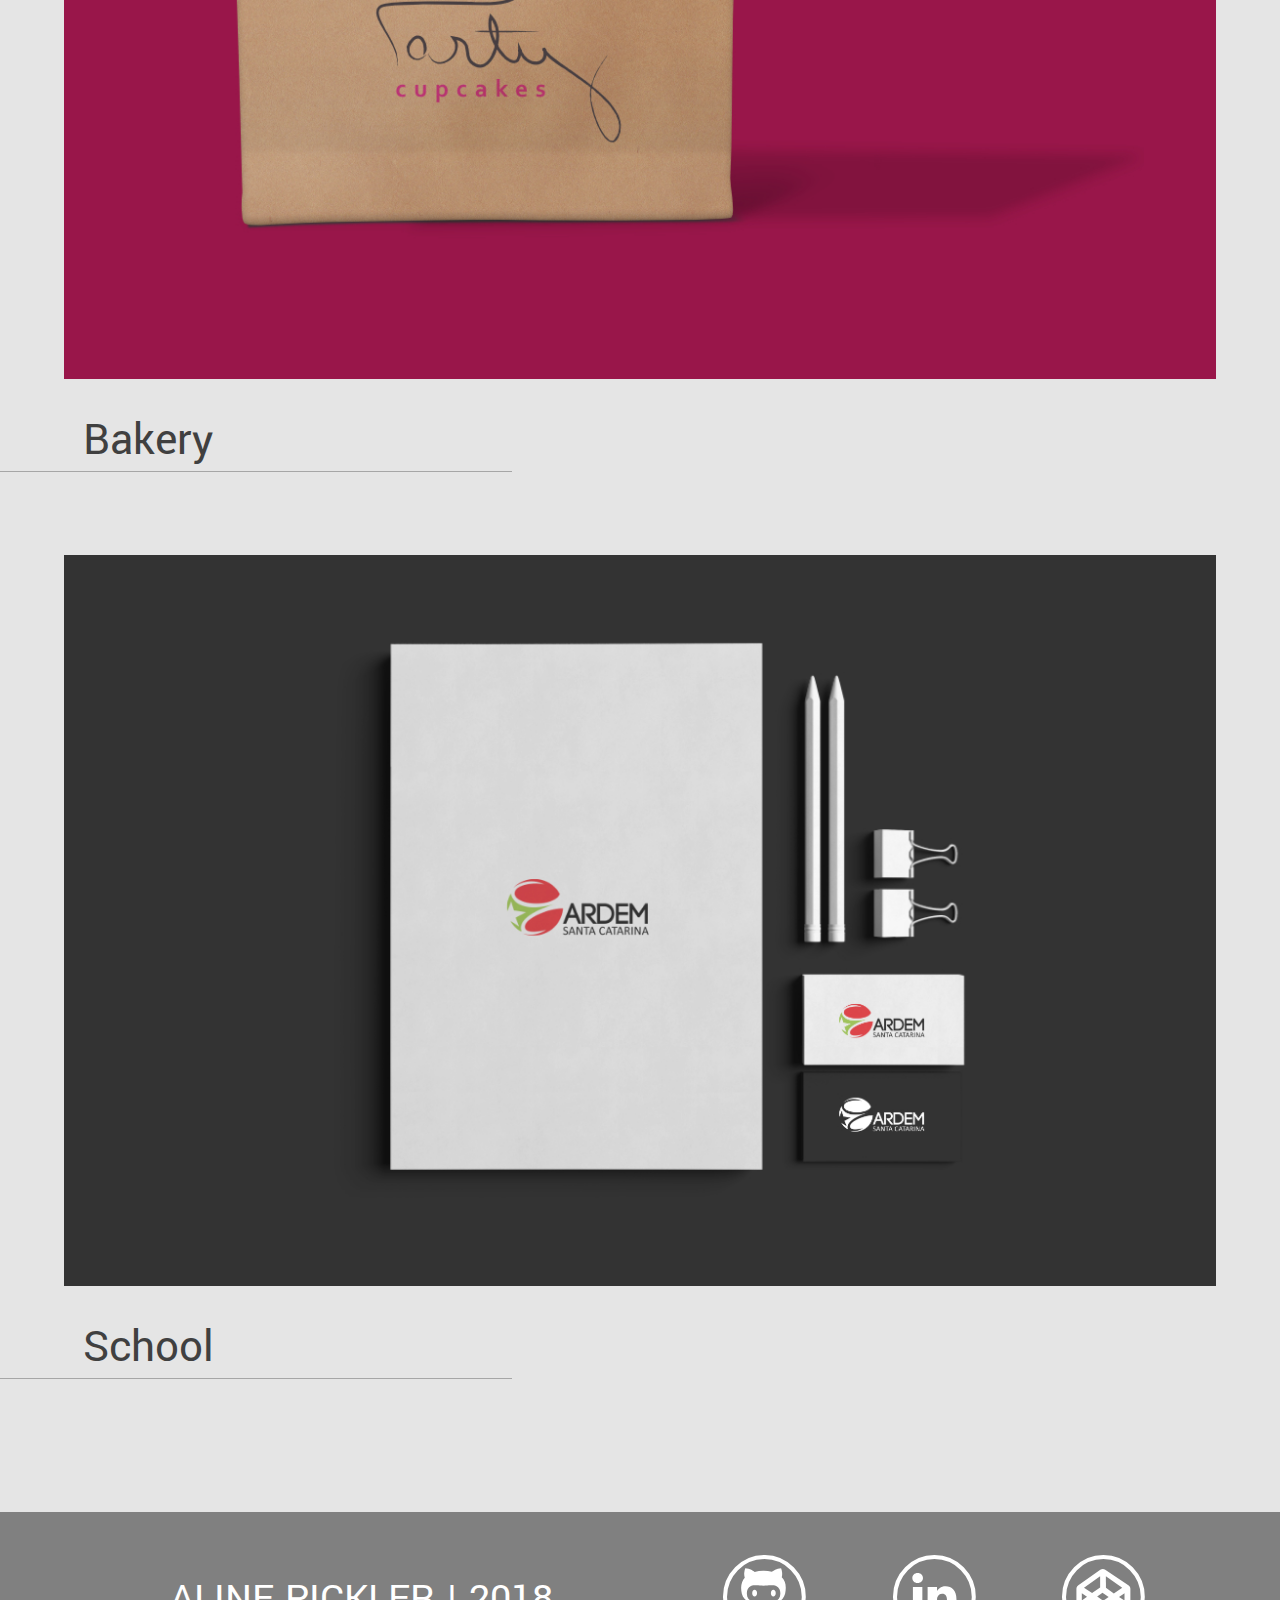
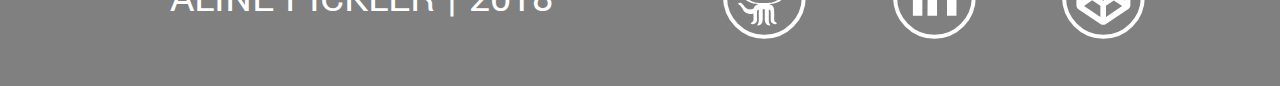
==== commit 494fc347: "add mobile version for internal pages" ====
--- a/brand.html
+++ b/brand.html
@@ -7,7 +7,7 @@
 <link rel="stylesheet" href="css/common.css">
 <link rel="stylesheet" href="css/menu-mobile.css">
 <link rel="stylesheet" href="css/common-internal-pages.css">
-<link rel="stylesheet" href="css/brand-and-print-responsive.css">
+<link rel="stylesheet" href="css/common-internal-pages-responsive.css">
 
 <div class="row menu-and-header">
   <a href="index.html">
@@ -86,7 +86,7 @@
 
 <div class="row">
   <footer class="col-12">
-      <p class="col-6"> Aline Pickler | 2018
+      <p class="col-6 footer-text"> Aline Pickler | 2018
       <figure class="footer-icon-box col-6">
         <a href="https://github.com/alinepickler">
           <img class="footer-icon footer-icon-mobile" src="icons/github-icon.svg" alt="GitHub icon">
--- a/css/common.css
+++ b/css/common.css
@@ -72,7 +72,7 @@
   padding: 0.6rem 5rem;
   text-align: right;
   text-transform: uppercase;
-  font-size: 0.8em;
+  font-size: 0.7em;
   color: white;
   background-color: grey;
 }
@@ -88,8 +88,8 @@
 }
 
 .footer-icon {
-  width: 1.8rem;
-  margin: 0.3rem 0 0.2rem 1.5rem;
+  width: 1.6rem;
+  margin: 0.3rem 0 0.2rem 1.2rem;
 }
 
 @media only screen and (min-width: 320px) and (max-width: 780px) {
--- a/css/menu-mobile.css
+++ b/css/menu-mobile.css
@@ -13,23 +13,23 @@
     display: inline-block;
     width: 100%;
     background-color: white;
-    padding: 3%;
+    padding: 3rem 5rem;
     position: fixed;
     z-index: 8;
   }
 
   .menu-mobile-button {
     display: inline-block;
-    width: 20%;
     position: relative;
+    padding: 0;
     cursor: pointer;
     border: none;
     background-color: white;
-    margin: 2% 0
+    float: right;
   }
 
   .bar1, .bar2, .bar3 {
-    width: 40px;
+    width: 35px;
     height: 2px;
     background-color: #333;
     margin: 6px 0;
@@ -50,16 +50,12 @@
 
   .my-name-bg-mobile {
     display: inline-block;
-    width: 45%;
-    margin-top: 2.5%;
-    padding: 2%;
-    border: .07em solid black;
     position: relative;
-    float: right;
+    padding-top: 2rem;
   }
 
   .my-name {
-    font-size: 2em;
+    font-size: 3rem;
   }
 }
 
@@ -68,24 +64,24 @@
   width: 100%;
   height: 100%;
   background-color: white;
-  opacity: 0.92;
+  opacity: 0.95;
   position: absolute;
   margin: 0;
   z-index: 7;
 }
 
 .menu-mobile-item-box {
-  margin-top: 20%;
+  margin-top: 12rem;
   padding: 10em;
 }
 
 .menu-mobile-item {
   width: 95%;
   text-decoration: none;
-  text-transform: uppercase;
+  text-transform: capitalize;
   display: block;
   margin: 8% 5% 0 3%;
-  font-size: 4.5em;
+  font-size: 4em;
   color: black;
   padding: 0 8% 2% 5%;
   border-bottom: .01em solid black;
--- a/css/common-internal-pages-responsive.css
+++ b/css/common-internal-pages-responsive.css
@@ -0,0 +1,36 @@
+main {
+  margin: 12rem 0 0 0;
+  padding-bottom: 8rem;
+}
+
+.img-box {
+  width: 90%;
+  float: none;
+  display: block;
+  padding: 5rem 0 0 0;
+}
+
+.img-title {
+  width: 40%;
+  margin: 1.5rem auto 0 0;
+  padding-left: 5rem;
+  border-bottom: 0.06rem solid #A6A6A6;
+  font-size: 2.8rem;
+}
+
+.footer-text {
+  width: 50%;
+  margin-top: 3rem;
+  text-align: center;
+  font-size: 2.5rem;
+}
+
+.footer-icon-box {
+  width: 50%;
+}
+
+.footer-icon {
+  width: 5rem;
+  margin: 2rem 0 2rem 5rem;
+  text-align: center;
+}
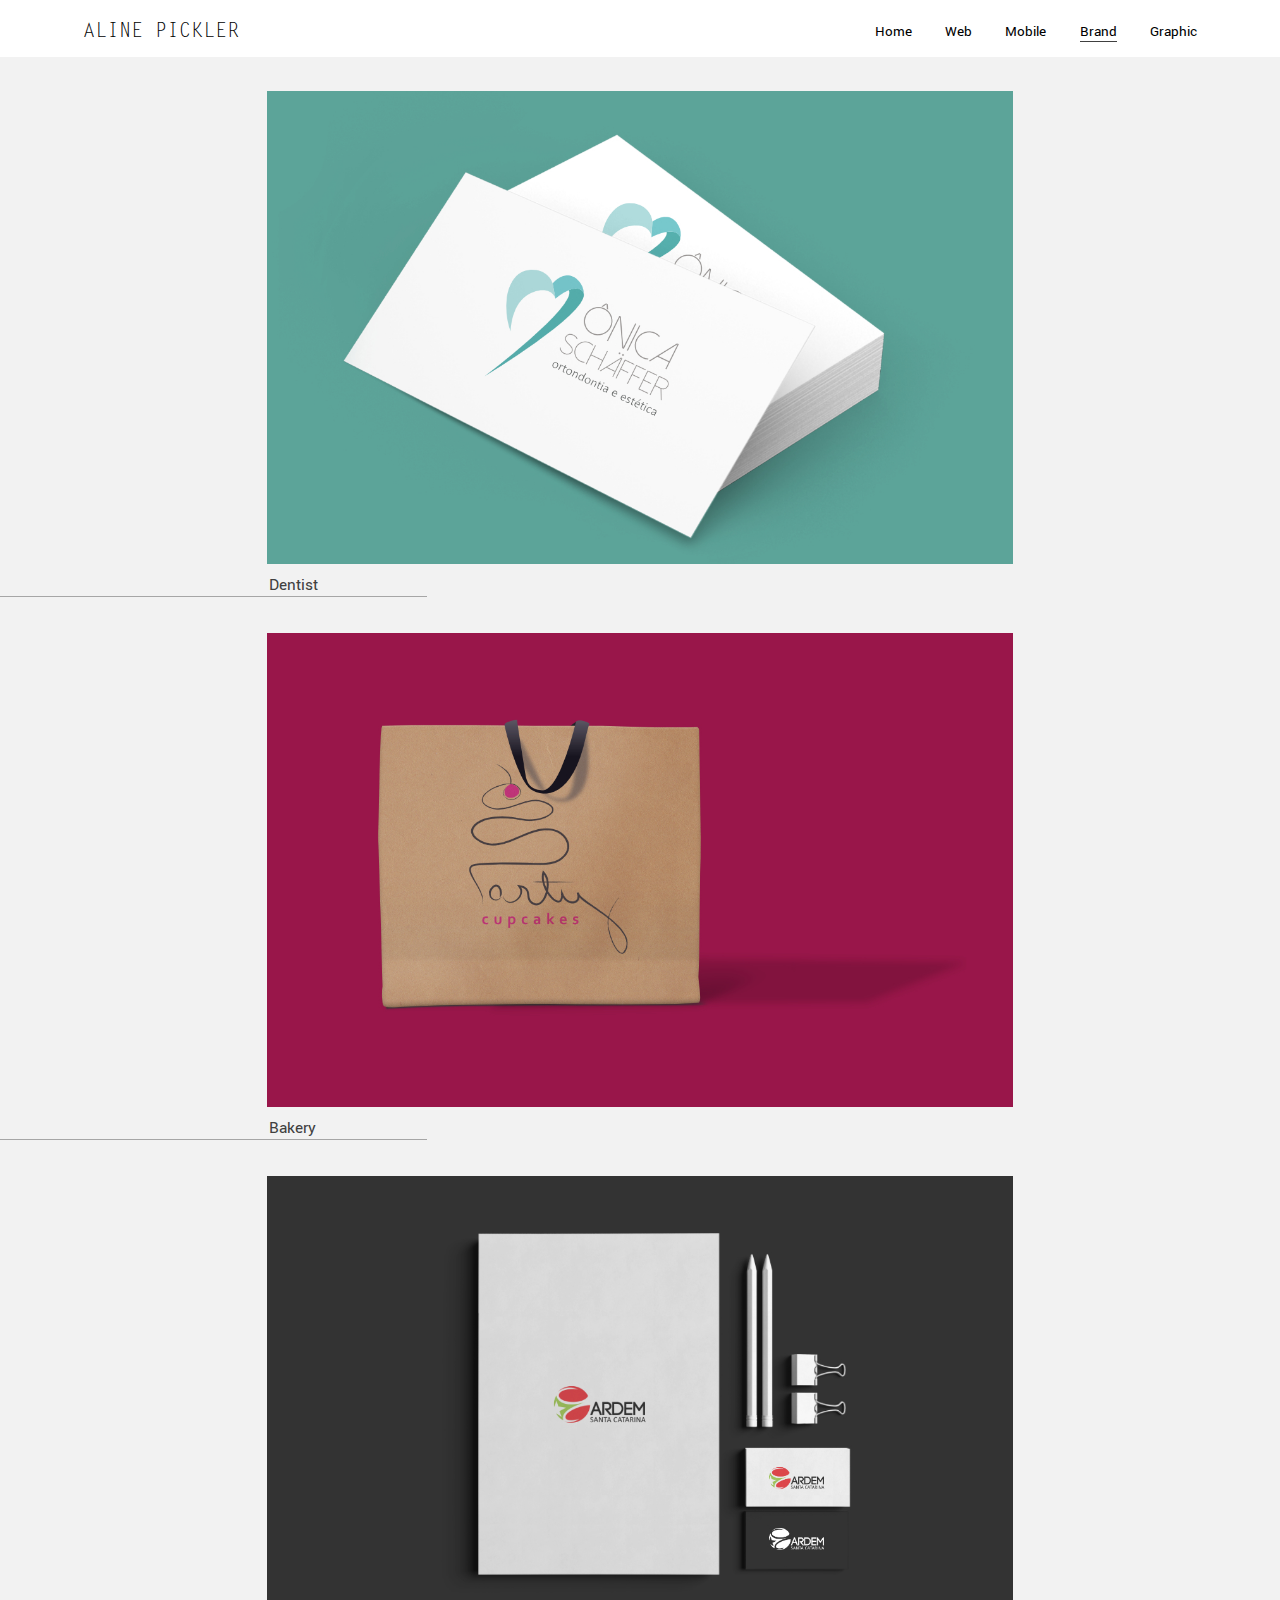
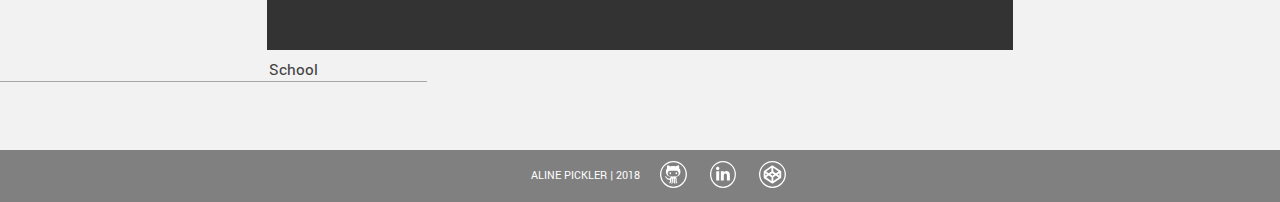
==== commit f06ee8e4: "small settings to release v2" ====
--- a/brand.html
+++ b/brand.html
@@ -3,6 +3,7 @@
 <meta name="viewport" content="width=device-width, initial-scale=1.0">
 
 <title>Brand | Aline Pickler</title>
+<link rel="icon" type="image/png" href="images/index/heart.png" sizes="16x16">
 
 <link rel="stylesheet" href="css/common.css">
 <link rel="stylesheet" href="css/menu-mobile.css">
--- a/css/common.css
+++ b/css/common.css
@@ -43,7 +43,7 @@
 }
 
 .grey-bg {
-  background-color: #E5E5E5;
+  background-color: #F2F2F2;
 }
 
 .my-name-bg {
@@ -61,15 +61,14 @@
 
 main {
   margin: 0;
-  padding-bottom: 5%;
+  padding: 0 0 5% 0;
 }
 
 footer {
-  padding: 1%;
   position: relative;
   display: inline-block;
   margin-bottom: 0;
-  padding: 0.6rem 5rem;
+  padding: 0.4rem 5rem;
   text-align: right;
   text-transform: uppercase;
   font-size: 0.7em;
--- a/css/menu-mobile.css
+++ b/css/menu-mobile.css
@@ -12,8 +12,10 @@
   .menu-mobile-box {
     display: inline-block;
     width: 100%;
+    height: 12rem;
+    margin: 0;
+    padding: 3rem 5rem;
     background-color: white;
-    padding: 3rem 5rem;
     position: fixed;
     z-index: 8;
   }
@@ -21,7 +23,6 @@
   .menu-mobile-button {
     display: inline-block;
     position: relative;
-    padding: 0;
     cursor: pointer;
     border: none;
     background-color: white;
@@ -29,23 +30,23 @@
   }
 
   .bar1, .bar2, .bar3 {
-    width: 35px;
-    height: 2px;
+    width: 8rem;
+    height: 0.3rem;
     background-color: #333;
-    margin: 6px 0;
-    transition: 0.4s;
+    margin: 1.4rem 0;
+    transition: 0.3s;
   }
 
   .change .bar1 {
-      -webkit-transform: rotate(-45deg) translate(-6px, 6px) ;
-      transform: rotate(-45deg) translate(-6px, 6px) ;
+      -webkit-transform: rotate(-45deg) translate(-1.2rem, 1.2rem) ;
+      transform: rotate(-45deg) translate(-1.2rem, 1.2rem) ;
   }
 
   .change .bar2 {opacity: 0;}
 
   .change .bar3 {
-      -webkit-transform: rotate(45deg) translate(-6px, -6px) ;
-      transform: rotate(45deg) translate(-6px, -6px) ;
+      -webkit-transform: rotate(45deg) translate(-1.2rem, -1.2rem) ;
+      transform: rotate(45deg) translate(-1.2rem, -1.2rem) ;
   }
 
   .my-name-bg-mobile {
@@ -65,14 +66,14 @@
   height: 100%;
   background-color: white;
   opacity: 0.95;
-  position: absolute;
+  position: fixed;
   margin: 0;
   z-index: 7;
 }
 
 .menu-mobile-item-box {
   margin-top: 12rem;
-  padding: 10em;
+  padding: 10rem;
 }
 
 .menu-mobile-item {
--- a/css/common-internal-pages-responsive.css
+++ b/css/common-internal-pages-responsive.css
@@ -1,36 +1,42 @@
-main {
-  margin: 12rem 0 0 0;
-  padding-bottom: 8rem;
+@media only screen and (min-width: 320px) and (max-width: 780px) {
+  body {
+    margin: 0;
+  }
+
+  main {
+    margin: 12rem 0 0 0;
+    padding-bottom: 8rem;
+  }
+
+  .img-box {
+    width: 90%;
+    float: none;
+    display: block;
+    padding: 5rem 0 0 0;
+  }
+
+  .img-title {
+    width: 40%;
+    margin: 1.5rem auto 0 0;
+    padding-left: 5rem;
+    border-bottom: 0.06rem solid #A6A6A6;
+    font-size: 2.8rem;
+  }
+
+  .footer-text {
+    width: 50%;
+    margin-top: 3rem;
+    text-align: center;
+    font-size: 2.5rem;
+  }
+
+  .footer-icon-box {
+    width: 50%;
+  }
+
+  .footer-icon {
+    width: 5rem;
+    margin:1.5rem 0 1.5rem 5rem;
+    text-align: center;
+  }
 }
-
-.img-box {
-  width: 90%;
-  float: none;
-  display: block;
-  padding: 5rem 0 0 0;
-}
-
-.img-title {
-  width: 40%;
-  margin: 1.5rem auto 0 0;
-  padding-left: 5rem;
-  border-bottom: 0.06rem solid #A6A6A6;
-  font-size: 2.8rem;
-}
-
-.footer-text {
-  width: 50%;
-  margin-top: 3rem;
-  text-align: center;
-  font-size: 2.5rem;
-}
-
-.footer-icon-box {
-  width: 50%;
-}
-
-.footer-icon {
-  width: 5rem;
-  margin: 2rem 0 2rem 5rem;
-  text-align: center;
-}
